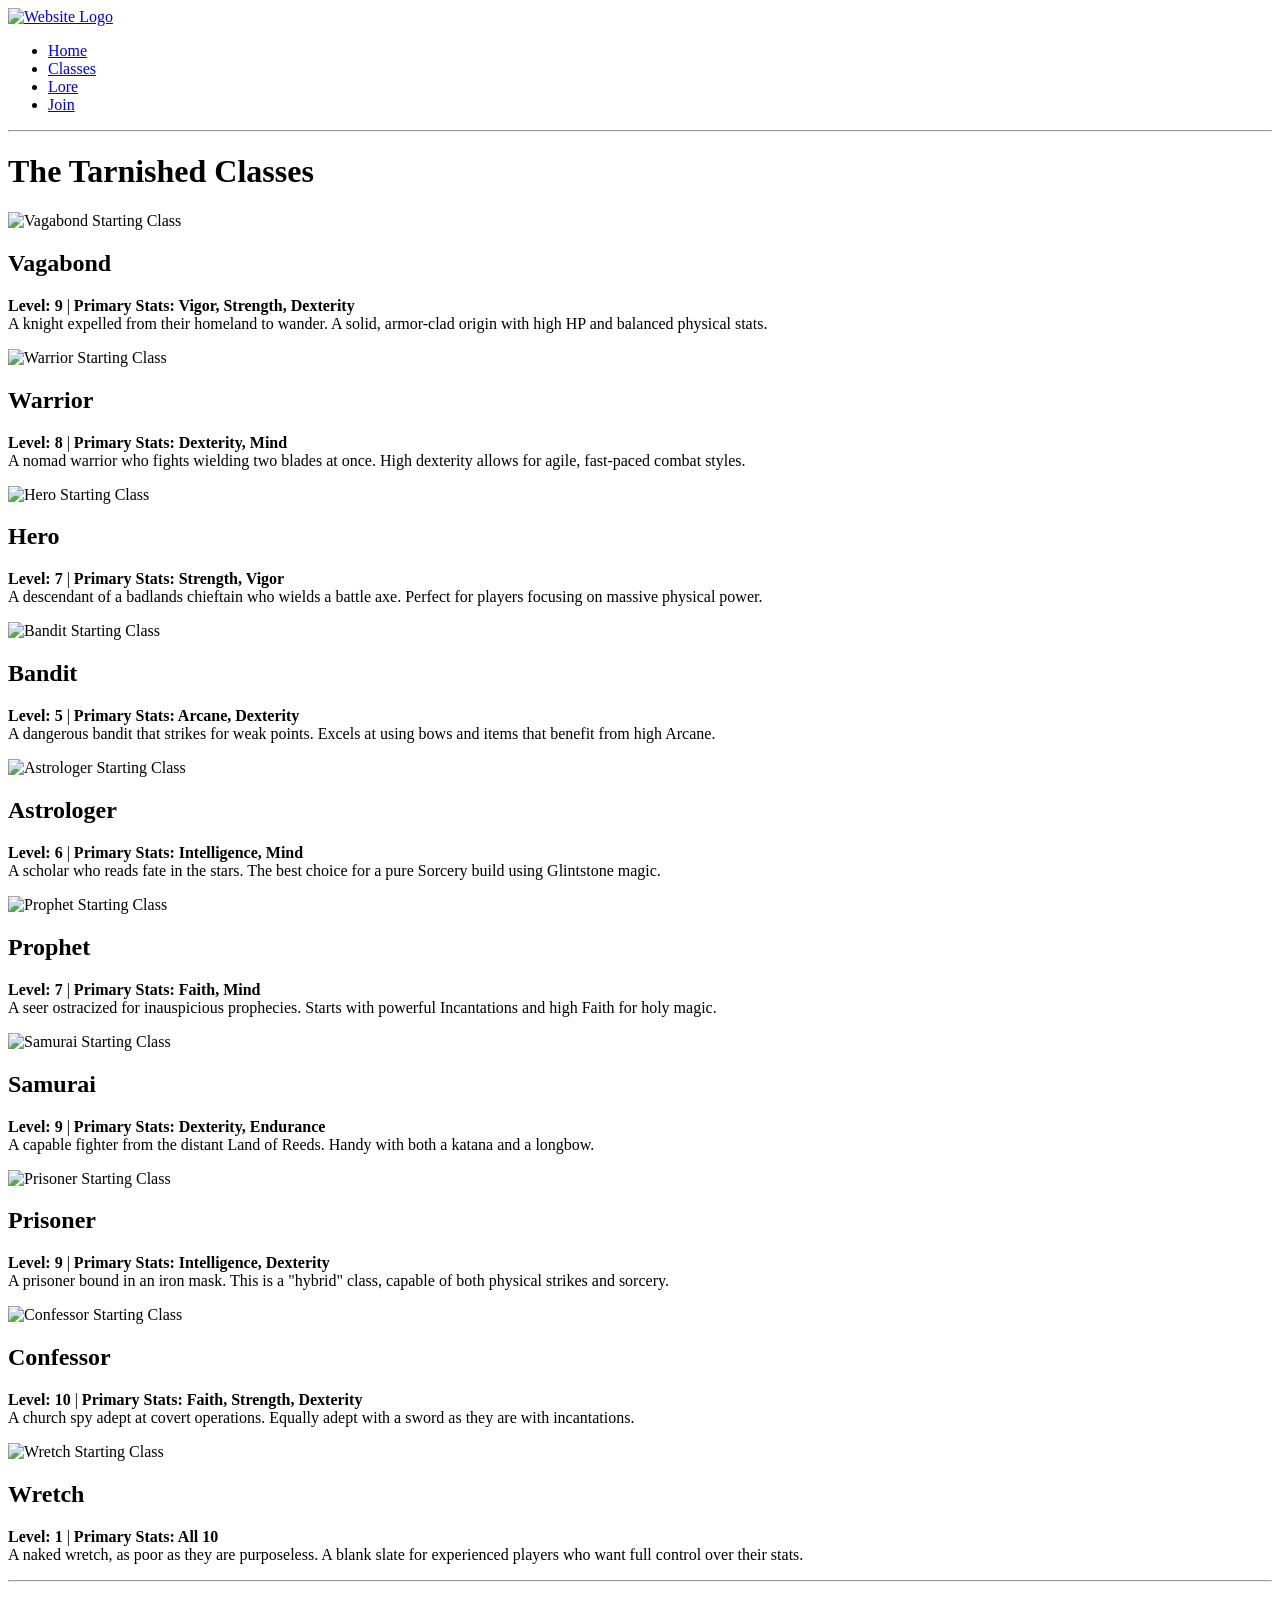
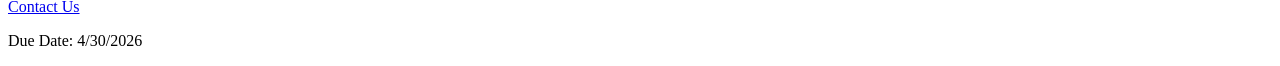
==== Elden Ring Website/classes.html @ fc49dbf5 "Add files via upload" ====
<!DOCTYPE html>
<html lang="en">

<head>

    <!--Created by Brandon Ban-->

    <script src="script.js"></script>

    <meta charset="UTF-8">

    <meta name="author" content="Brandon Ban">

    <meta name="description" content="A small guide on the different beginning classes in Elden Ring and how you can play with them.">

    <title>Classes | Elden Ring: Understanding Your Classes</title>

    <link href="https://fonts.googleapis.com/css2?family=Cinzel:wght@400;700&family=Cinzel+Decorative:wght@700&display=swap" rel="stylesheet">
    
    <link rel="stylesheet" href="styles.css">

    <!--Favicon for website...image on the tab-->
    <link rel="icon" type="image/jpeg" href="favicon.jpg">

    <!--Viewport meta tag for responsive design-->
    <meta name="viewport" content="width=device-width, initial-scale=1.0">

</head>

<body onload="displayLastModified()">

    <header>
        
        <a href="index.html">
            <img src="Gemini_Generated_Image_qk1k7oqk1k7oqk1k-removebg-preview.png" alt="Website Logo" width="300" height="140">
        </a>

            <nav class="navbar">

                <ul>

                    <li><a href="index.html">Home</a></li>
                    <li><a href="classes.html">Classes</a></li>
                    <li><a href="lore.html">Lore</a></li>
                    <li><a href="join-us.html">Join</a></li>

                </ul>

            </nav>

    </header>

<hr>

<main>

    <h1>The Tarnished Classes</h1>
    <div class="card-container">

        <!-- 1. Vagabond -->
        <div class="card">
            <img src="vagabond.avif" alt="Vagabond Starting Class">
            <div class="card-content">
                <h2 class="card-title">Vagabond</h2>
                <p class="card-description">
                    <strong>Level: 9</strong> | <strong>Primary Stats: Vigor, Strength, Dexterity</strong><br>
                    A knight expelled from their homeland to wander. A solid, armor-clad origin with high HP and balanced physical stats.
                </p>
            </div>
        </div>

        <!-- 2. Warrior -->
        <div class="card">
            <img src="warrior.avif" alt="Warrior Starting Class">
            <div class="card-content">
                <h2 class="card-title">Warrior</h2>
                <p class="card-description">
                    <strong>Level: 8</strong> | <strong>Primary Stats: Dexterity, Mind</strong><br>
                    A nomad warrior who fights wielding two blades at once. High dexterity allows for agile, fast-paced combat styles.
                </p>
            </div>
        </div>

        <!-- 3. Hero -->
        <div class="card">
            <img src="hero.webp" alt="Hero Starting Class">
            <div class="card-content">
                <h2 class="card-title">Hero</h2>
                <p class="card-description">
                    <strong>Level: 7</strong> | <strong>Primary Stats: Strength, Vigor</strong><br>
                    A descendant of a badlands chieftain who wields a battle axe. Perfect for players focusing on massive physical power.
                </p>
            </div>
        </div>

        <!-- 4. Bandit -->
        <div class="card">
            <img src="bandit.avif" alt="Bandit Starting Class">
            <div class="card-content">
                <h2 class="card-title">Bandit</h2>
                <p class="card-description">
                    <strong>Level: 5</strong> | <strong>Primary Stats: Arcane, Dexterity</strong><br>
                    A dangerous bandit that strikes for weak points. Excels at using bows and items that benefit from high Arcane.
                </p>
            </div>
        </div>

        <!-- 5. Astrologer -->
        <div class="card">
            <img src="astrologer.webp" alt="Astrologer Starting Class">
            <div class="card-content">
                <h2 class="card-title">Astrologer</h2>
                <p class="card-description">
                    <strong>Level: 6</strong> | <strong>Primary Stats: Intelligence, Mind</strong><br>
                    A scholar who reads fate in the stars. The best choice for a pure Sorcery build using Glintstone magic.
                </p>
            </div>
        </div>

        <!-- 6. Prophet -->
        <div class="card">
            <img src="prophet.webp" alt="Prophet Starting Class">
            <div class="card-content">
                <h2 class="card-title">Prophet</h2>
                <p class="card-description">
                    <strong>Level: 7</strong> | <strong>Primary Stats: Faith, Mind</strong><br>
                    A seer ostracized for inauspicious prophecies. Starts with powerful Incantations and high Faith for holy magic.
                </p>
            </div>
        </div>

        <!-- 7. Samurai -->
        <div class="card">
            <img src="samurai.jpg" alt="Samurai Starting Class">
            <div class="card-content">
                <h2 class="card-title">Samurai</h2>
                <p class="card-description">
                    <strong>Level: 9</strong> | <strong>Primary Stats: Dexterity, Endurance</strong><br>
                    A capable fighter from the distant Land of Reeds. Handy with both a katana and a longbow.
                </p>
            </div>
        </div>

        <!-- 8. Prisoner -->
        <div class="card">
            <img src="prisoner.jpg" alt="Prisoner Starting Class">
            <div class="card-content">
                <h2 class="card-title">Prisoner</h2>
                <p class="card-description">
                    <strong>Level: 9</strong> | <strong>Primary Stats: Intelligence, Dexterity</strong><br>
                    A prisoner bound in an iron mask. This is a "hybrid" class, capable of both physical strikes and sorcery.
                </p>
            </div>
        </div>

        <!-- 9. Confessor -->
        <div class="card">
            <img src="confessor.webp" alt="Confessor Starting Class">
            <div class="card-content">
                <h2 class="card-title">Confessor</h2>
                <p class="card-description">
                    <strong>Level: 10</strong> | <strong>Primary Stats: Faith, Strength, Dexterity</strong><br>
                    A church spy adept at covert operations. Equally adept with a sword as they are with incantations.
                </p>
            </div>
        </div>

        <!-- 10. Wretch -->
        <div class="card">
            <img src="wretch.jpeg" alt="Wretch Starting Class">
            <div class="card-content">
                <h2 class="card-title">Wretch</h2>
                <p class="card-description">
                    <strong>Level: 1</strong> | <strong>Primary Stats: All 10</strong><br>
                    A naked wretch, as poor as they are purposeless. A blank slate for experienced players who want full control over their stats.
                </p>
            </div>
        </div>

    </div>

</main>

</main>

<hr>

<footer>

    <p>

        <a href="mailto:bban@student.clayton.edu">Contact Us</a>

    </p>

    <p>

        Due Date: 4/30/2026

    </p>

    <div id="lastModified"></div> 


</footer>

</body>

</html>
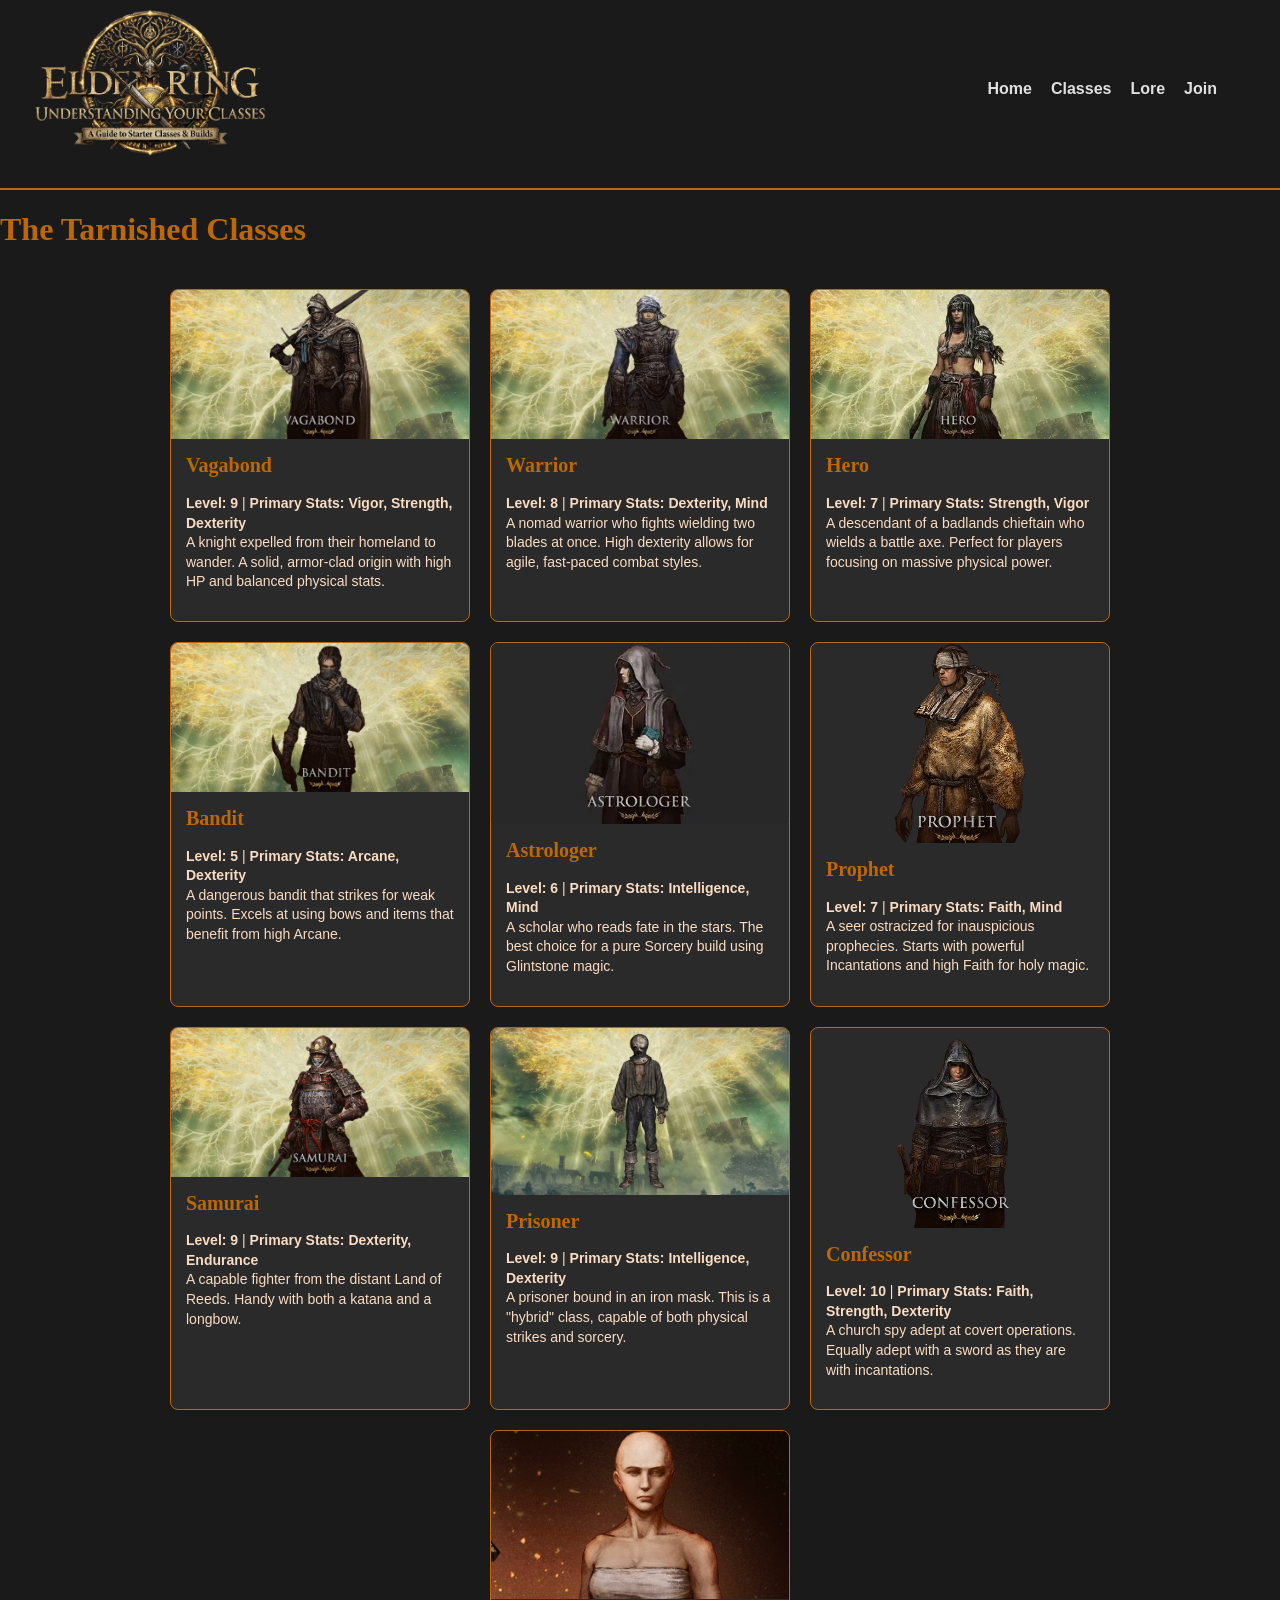
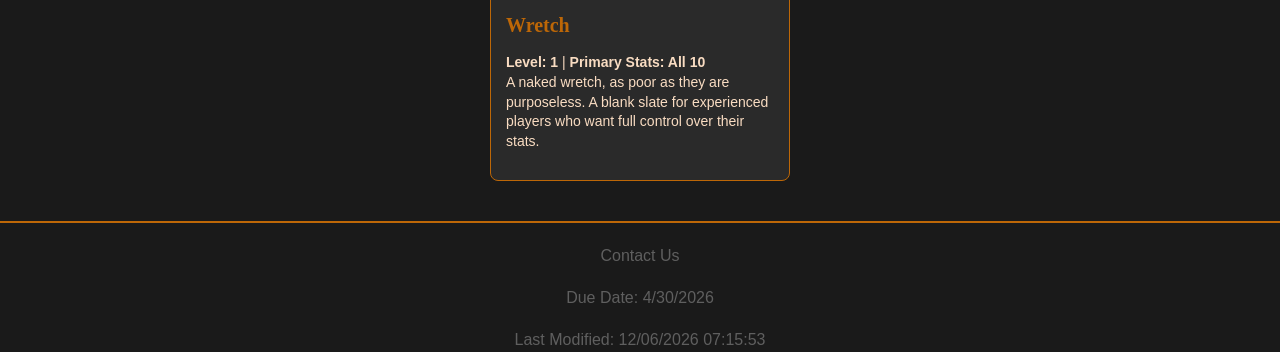
==== commit 10124e79: "Updated files" ====
--- a/Elden Ring Website/classes.html
+++ b/Elden Ring Website/classes.html
@@ -20,7 +20,7 @@
     <link rel="stylesheet" href="styles.css">
 
     <!--Favicon for website...image on the tab-->
-    <link rel="icon" type="image/jpeg" href="favicon.jpg">
+    <link rel="icon" type="image/jpeg" href="images/favicon.jpg">
 
     <!--Viewport meta tag for responsive design-->
     <meta name="viewport" content="width=device-width, initial-scale=1.0">
@@ -32,7 +32,7 @@
     <header>
         
         <a href="index.html">
-            <img src="Gemini_Generated_Image_qk1k7oqk1k7oqk1k-removebg-preview.png" alt="Website Logo" width="300" height="140">
+            <img src="images/Gemini_Generated_Image_qk1k7oqk1k7oqk1k-removebg-preview.png" alt="Website Logo" width="300" height="140">
         </a>
 
             <nav class="navbar">
@@ -59,7 +59,7 @@
 
         <!-- 1. Vagabond -->
         <div class="card">
-            <img src="vagabond.avif" alt="Vagabond Starting Class">
+            <img src="images/vagabond.avif" alt="Vagabond Starting Class">
             <div class="card-content">
                 <h2 class="card-title">Vagabond</h2>
                 <p class="card-description">
@@ -71,7 +71,7 @@
 
         <!-- 2. Warrior -->
         <div class="card">
-            <img src="warrior.avif" alt="Warrior Starting Class">
+            <img src="images/warrior.avif" alt="Warrior Starting Class">
             <div class="card-content">
                 <h2 class="card-title">Warrior</h2>
                 <p class="card-description">
@@ -83,7 +83,7 @@
 
         <!-- 3. Hero -->
         <div class="card">
-            <img src="hero.webp" alt="Hero Starting Class">
+            <img src="images/hero.webp" alt="Hero Starting Class">
             <div class="card-content">
                 <h2 class="card-title">Hero</h2>
                 <p class="card-description">
@@ -95,7 +95,7 @@
 
         <!-- 4. Bandit -->
         <div class="card">
-            <img src="bandit.avif" alt="Bandit Starting Class">
+            <img src="images/bandit.avif" alt="Bandit Starting Class">
             <div class="card-content">
                 <h2 class="card-title">Bandit</h2>
                 <p class="card-description">
@@ -107,7 +107,7 @@
 
         <!-- 5. Astrologer -->
         <div class="card">
-            <img src="astrologer.webp" alt="Astrologer Starting Class">
+            <img src="images/astrologer.webp" alt="Astrologer Starting Class">
             <div class="card-content">
                 <h2 class="card-title">Astrologer</h2>
                 <p class="card-description">
@@ -119,7 +119,7 @@
 
         <!-- 6. Prophet -->
         <div class="card">
-            <img src="prophet.webp" alt="Prophet Starting Class">
+            <img src="images/prophet.webp" alt="Prophet Starting Class">
             <div class="card-content">
                 <h2 class="card-title">Prophet</h2>
                 <p class="card-description">
@@ -131,7 +131,7 @@
 
         <!-- 7. Samurai -->
         <div class="card">
-            <img src="samurai.jpg" alt="Samurai Starting Class">
+            <img src="images/samurai.jpg" alt="Samurai Starting Class">
             <div class="card-content">
                 <h2 class="card-title">Samurai</h2>
                 <p class="card-description">
@@ -143,7 +143,7 @@
 
         <!-- 8. Prisoner -->
         <div class="card">
-            <img src="prisoner.jpg" alt="Prisoner Starting Class">
+            <img src="images/prisoner.jpg" alt="Prisoner Starting Class">
             <div class="card-content">
                 <h2 class="card-title">Prisoner</h2>
                 <p class="card-description">
@@ -155,7 +155,7 @@
 
         <!-- 9. Confessor -->
         <div class="card">
-            <img src="confessor.webp" alt="Confessor Starting Class">
+            <img src="images/confessor.webp" alt="Confessor Starting Class">
             <div class="card-content">
                 <h2 class="card-title">Confessor</h2>
                 <p class="card-description">
@@ -167,7 +167,7 @@
 
         <!-- 10. Wretch -->
         <div class="card">
-            <img src="wretch.jpeg" alt="Wretch Starting Class">
+            <img src="images/wretch.jpeg" alt="Wretch Starting Class">
             <div class="card-content">
                 <h2 class="card-title">Wretch</h2>
                 <p class="card-description">
--- a/Elden Ring Website/styles.css
+++ b/Elden Ring Website/styles.css
@@ -0,0 +1,274 @@
+/*CSS Reset*/
+body, header, nav, main, footer {
+    margin: 0;
+    padding: 0;
+    border: 0;
+}
+/*background...all pages*/
+body {
+    background-color: #1a1a1a;
+}
+
+/*Making the logo responsive*/
+body header a img {
+    height: auto;
+    max-width: 300px;
+}
+
+* {
+    box-sizing: border-box;
+}
+
+/*Navbar for all pages*/
+.navbar {
+    width: 25%;
+    float: right;
+    margin: 5em 3em 0 0;
+}
+
+.navbar ul {
+    list-style-type: none; /*removes the default bullet points from the list*/
+    text-align: right;
+    margin: 0;
+
+}
+
+.navbar ul li {
+    display: inline-block; /*makes the list items display inline or horizontally*/
+    font-size: 1.75em;
+}
+
+.navbar ul li a {
+    display: block; /*displays the links as blocks*/
+    text-decoration: none; /*remove underline from links*/
+    color: #E0E0E0; /*removes the blue color from links*/
+    font-family: "Cinzel", sans-serif;
+    font-size: 16px;
+    margin-right: 15px; /*gives the elements some space*/
+    font-weight: bold;
+}
+
+.navbar ul li a:hover {
+    color: #BD6707;
+}
+
+hr {
+    border: 1px solid #BD6707;
+    margin-top: 20px;
+    margin-bottom: 20px;
+    clear: right;
+}
+
+/*Hero section*/
+.hero-section {
+    position: relative;
+    height: 60vh;
+    overflow: hidden;
+    display: flex;
+    align-items: center;
+    justify-content: center;
+    text-align: center;
+}
+
+.video-container {
+    position: absolute;
+    top: 0;
+    left: 0;
+    width: 100vw;
+    height: 100%;
+    z-index: -1;
+}
+
+#hero-video {
+    width: 100%;
+    height: 100%;
+    object-fit: cover;
+    filter: brightness(75%);
+}
+
+h1 {
+    color: #BD6707;
+    font-family: "Cinzel Decorative", serif;
+    font-size: 32px;
+    clear: right;
+}
+
+.hero-overlay p {
+    color: #F9DCC2;
+    font-family: "Cinzel", sans-serif;
+    font-size: 1.2em;
+}
+
+/*Index page*/
+
+.about-section {
+    max-width: 1000px;
+    margin: 50px auto;
+    padding: 0 20px;
+}
+
+.content-wrapper {
+    display: flex;
+    gap: 40px;
+    align-items: center;
+    margin-bottom: 40px;
+}
+
+.text-block { 
+    flex: 1; /*prevents shrinking...grows the text*/
+
+}
+
+.text-block h2 {
+    color: #BD6707;
+    font-family: "Cinzel Decorative", serif;
+    margin-top: 0;
+    font-size: 24px;
+}
+
+.text-block p {
+    font-family: "Montserrat", sans-serif;
+    line-height: 1.6;
+    color: #F9DCC2;
+    font-size: 16px;
+}
+.image-block { 
+    flex: 1; /*prevents shrinking...grows the image*/
+}
+
+.featured-img {
+    width: 100%;
+    border: 2px solid #BD6707;
+    border-radius: 8px;
+}
+
+/*Footer style for all pages*/
+
+footer {
+    font-family: "Montserrat", sans-serif;
+    line-height: 1.6;
+    text-align: center;
+    color: #5f5f5f;
+}
+
+footer a {
+    text-decoration: none;
+    color: #5f5f5f;
+}
+
+/*CSS for lore page*/
+
+#Part1 h2 {
+    color: #BD6707;
+    font-family: "Cinzel Decorative", serif;
+    clear: right;
+}
+
+#Part1 p {
+    font-family: "Montserrat", sans-serif;
+    line-height: 1.6;
+    color: #F9DCC2;
+    font-size: 16px;
+}
+
+/*CSS for classes page*/
+
+.card-container {
+    display: flex; /*aligns cards horizontally*/
+    flex-wrap: wrap; /*allows cards to wrap to the next line*/
+    justify-content: center; /*centers the cards on the page*/
+    gap: 20px; /*adds small space between the cards*/
+    padding: 20px;
+}
+
+.card {
+    background-color: #2a2a2a; 
+    border: 1px solid #BD6707; 
+    border-radius: 8px;
+    width: 300px; /*sets a consistent width for all cards*/
+    overflow: hidden;
+    transition: transform 0.3s ease; /*adds smooth hover effect*/
+}
+
+.card:hover {
+    transform: scale(1.05); /*slightly enlarges the card when hovered */
+    box-shadow: 0 10px 20px rgba(189, 103, 7, 0.3); /*adds a golden glow when hovered*/
+}
+
+.card img {
+    max-width: 100%; /*makes image fit the card width with max width*/
+    max-height: 200px; /*ensures consistent height for all images*/
+    object-fit: cover; /* fills in entire space for images */
+    display: block; /*helps center all images*/
+    margin: 0 auto; /*helps center all images*/
+}
+
+.card-content {
+    padding: 15px;
+}
+
+.card-title {
+    color: #BD6707;
+    font-family: "Cinzel Decorative", serif;
+    margin-top: 0;
+    font-size: 20px;
+}
+
+.card-description {
+    font-family: "Montserrat", sans-serif;
+    color: #F9DCC2;
+    font-size: 14px;
+    line-height: 1.4;
+}
+
+/*CSS for join page*/
+
+.Newsletter {
+    font-family: "Montserrat", sans-serif;
+    line-height: 1.6;
+    color: #F9DCC2;
+    font-size: 16px;
+    max-width: 800px;
+    margin: auto auto;
+    border: 1px solid #80602d;
+}
+
+fieldset {
+    padding: 15px;
+    margin-bottom: 15px;
+    border: 1px solid #443311;
+}
+
+legend {
+    color:#BD6707;
+    font-family: "Cinzel Decorative", serif;
+    font-weight: bold;
+    padding: 0 5px;
+}
+
+label {
+    margin: 10px 0 10px;
+    display: block;
+}
+
+textarea {
+    color: #F9DCC2;
+    width: 100%;
+    background: #1a1a1a;
+    border: 1px solid #80602d;
+    margin-bottom: 15px
+}
+
+.submitButton {
+    background-color: #d4af37;
+    padding: 10px 15px;
+    font-family: "Cinzel Decorative", serif;
+    cursor: pointer;
+    font-weight: bold;
+    width: 100%;
+}
+
+.submitButton:hover {
+    background-color: #c5a333;
+}
+
